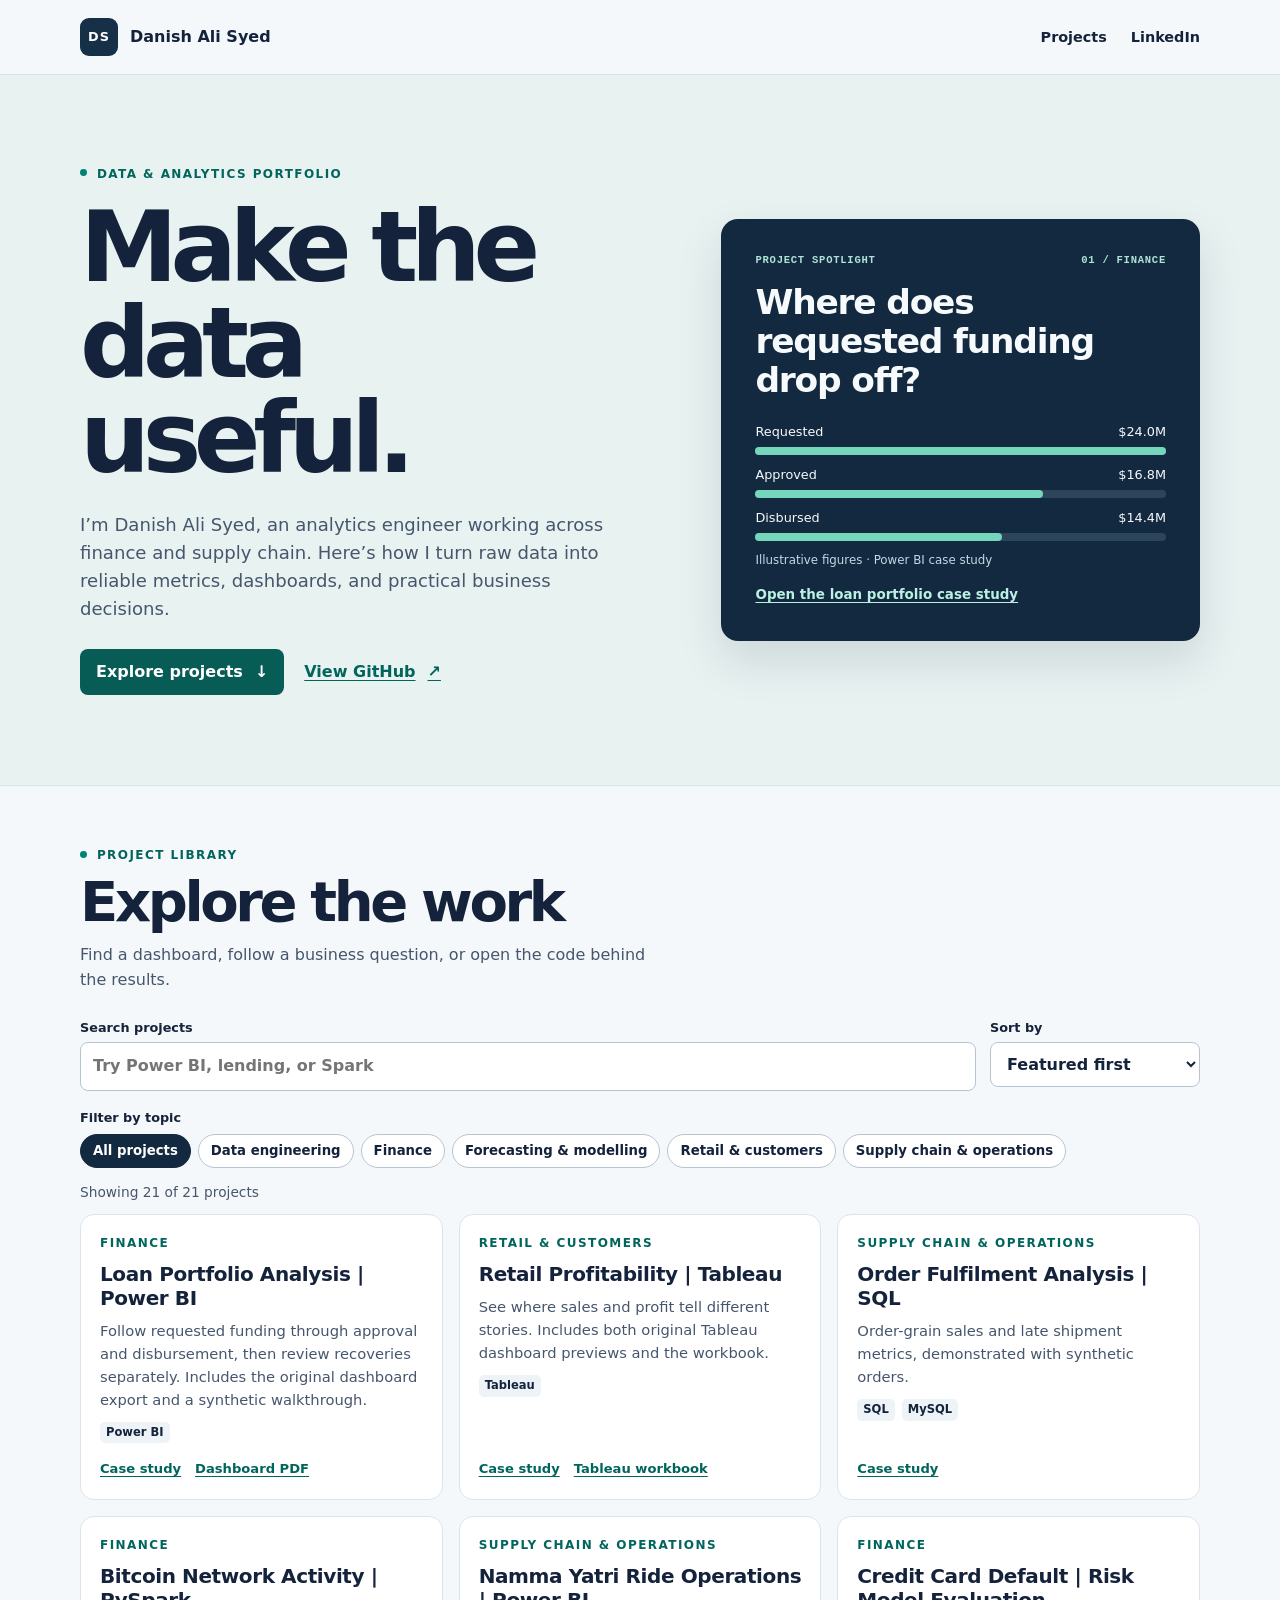
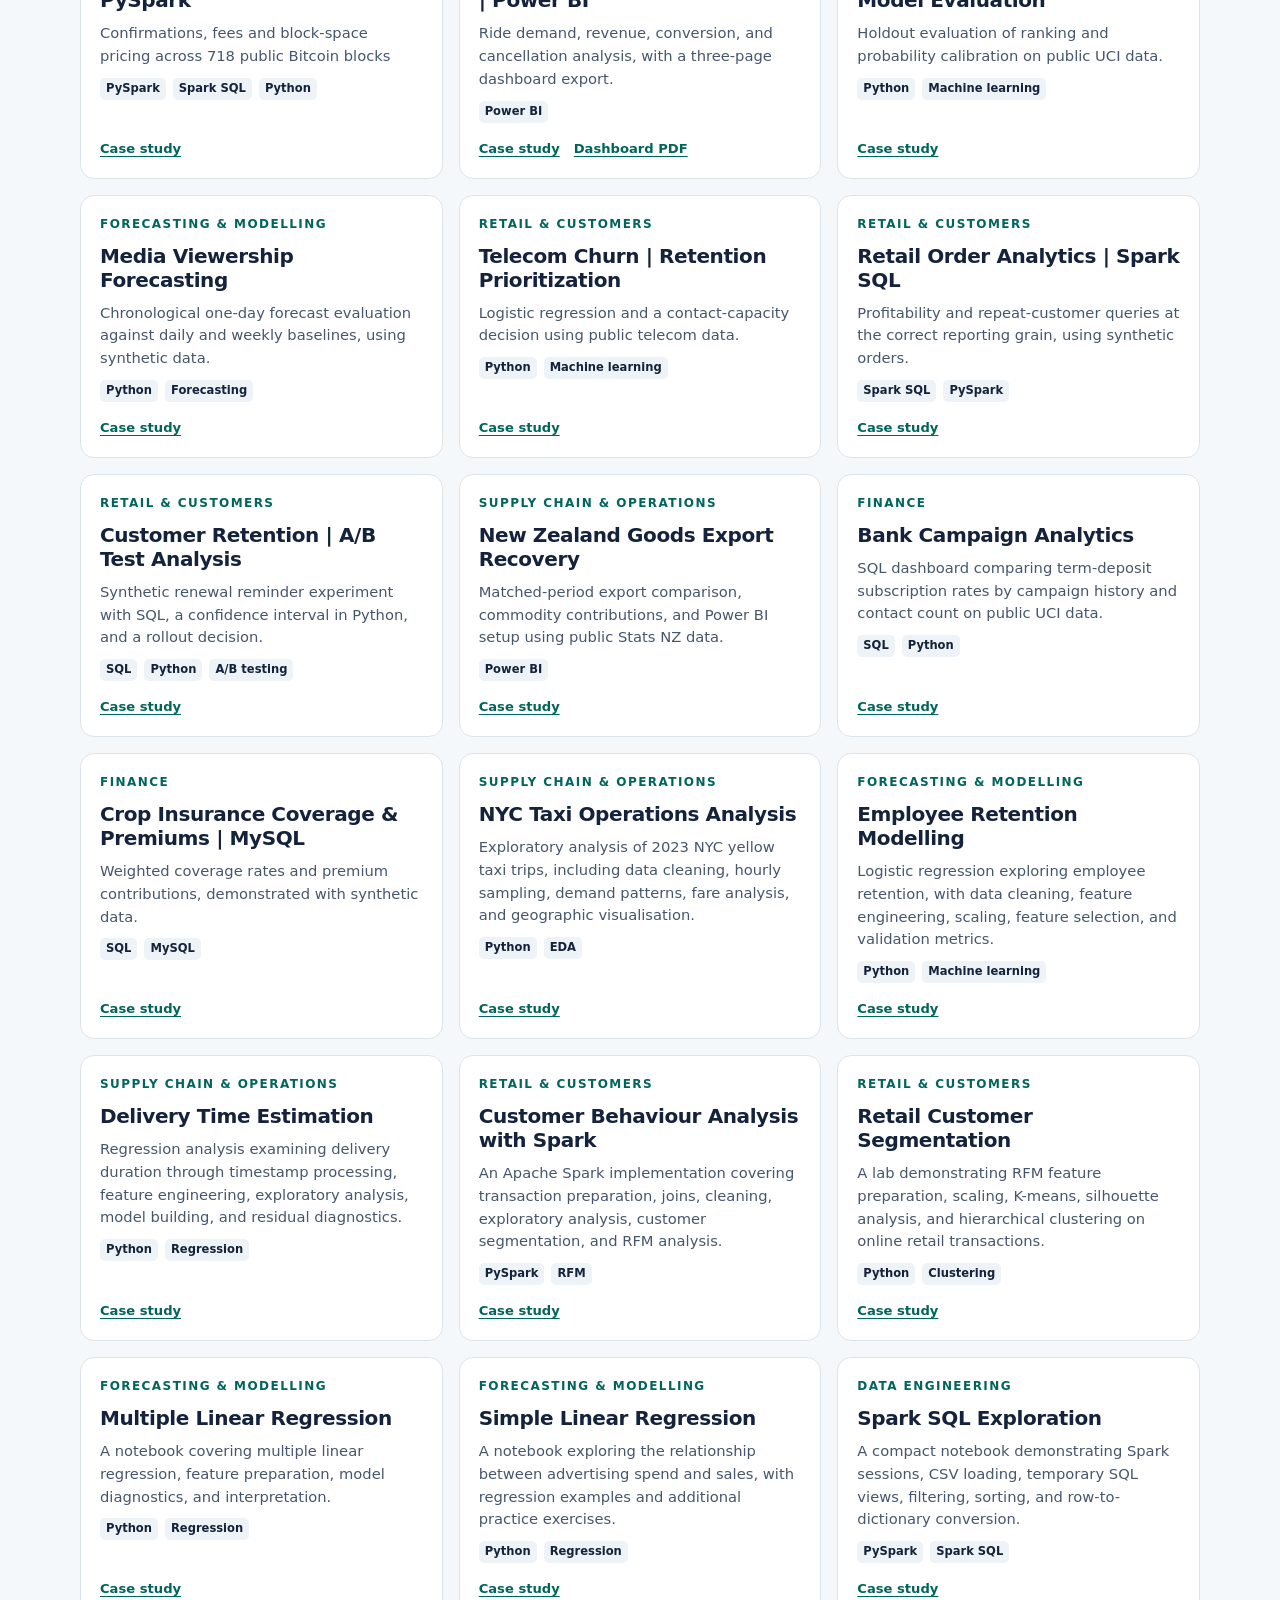
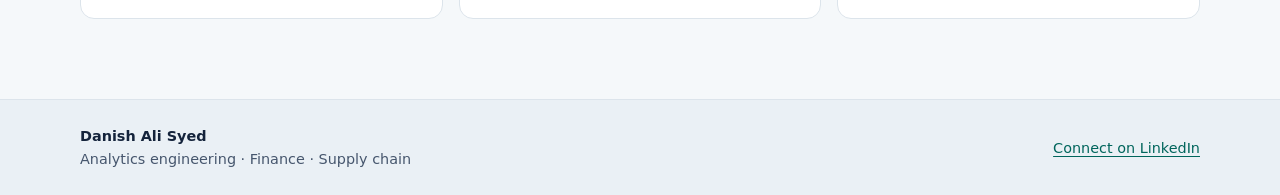
==== docs/index.html @ bfda2074 "Build searchable analytics portfolio website" ====
<!doctype html>
<html lang="en">
<head>
<meta charset="utf-8">
<meta name="viewport" content="width=device-width, initial-scale=1">
<meta name="description" content="Danish Ali Syed's portfolio of finance, supply chain and analytics engineering projects. Explore dashboards, SQL analyses and reproducible case studies.">
<title>Danish Ali Syed — Data &amp; Analytics Portfolio</title>
<link rel="stylesheet" href="./styles.css">
<script type="module" src="./app.js"></script>
</head>
<body>
<a class="skip" href="#projects">Skip to projects</a>
<header class="top wrap">
  <a class="brand" href="./" aria-label="Danish Ali Syed, portfolio home"><span>DS</span><strong>Danish Ali Syed</strong></a>
  <nav aria-label="Main navigation"><a href="#projects">Projects</a><a href="https://www.linkedin.com/in/consultant-danishsyed/">LinkedIn</a></nav>
</header>
<main>
  <section class="hero">
    <div class="wrap hero-inner">
      <div>
        <p class="eyebrow"><span class="dot"></span> Data &amp; analytics portfolio</p>
        <h1>Make the data useful.</h1>
        <p class="intro">I’m Danish Ali Syed, an analytics engineer working across finance and supply chain. Here’s how I turn raw data into reliable metrics, dashboards, and practical business decisions.</p>
        <div class="actions"><a class="primary" href="#projects">Explore projects <span aria-hidden="true">↓</span></a><a class="secondary" href="https://github.com/DanishAliSyed/Danish_Profile">View GitHub <span aria-hidden="true">↗</span></a></div>
      </div>
      <aside class="spotlight" aria-labelledby="spotlight-title">
        <div class="spothead"><span>PROJECT SPOTLIGHT</span><span>01 / FINANCE</span></div>
        <h2 id="spotlight-title">Where does requested funding drop off?</h2>
        <figure aria-label="Synthetic loan portfolio: requested 24 million, approved 16.8 million, disbursed 14.4 million dollars.">
          <div><span>Requested</span><span>$24.0M</span><i style="--size:100%"></i></div>
          <div><span>Approved</span><span>$16.8M</span><i style="--size:70%"></i></div>
          <div><span>Disbursed</span><span>$14.4M</span><i style="--size:60%"></i></div>
          <figcaption>Illustrative figures · Power BI case study</figcaption>
        </figure>
        <a href="https://github.com/DanishAliSyed/Danish_Profile/blob/master/projects/loan-portfolio-power-bi/README.md">Open the loan portfolio case study</a>
      </aside>
    </div>
  </section>
  <section class="wrap catalog" id="projects" aria-labelledby="catalog-title">
    <p class="eyebrow"><span class="dot"></span> Project library</p>
    <h2 id="catalog-title">Explore the work</h2>
    <p class="sub">Find a dashboard, follow a business question, or open the code behind the results.</p>
    <div class="controls" id="controls" hidden>
      <div class="inputs">
        <label for="search">Search projects<input id="search" type="search" placeholder="Try Power BI, lending, or Spark"></label>
        <label for="sort">Sort by<select id="sort"><option value="featured">Featured first</option><option value="index">Catalog order</option><option value="az">Title A–Z</option></select></label>
      </div>
      <fieldset><legend>Filter by topic</legend><div id="filters" class="filters"></div></fieldset>
    </div>
    <p class="result" id="count" role="status"></p>
    <div class="grid" id="cards"></div>
    <p class="fallback" id="fallback">Browse the <a href="https://github.com/DanishAliSyed/Danish_Profile/tree/master/projects">complete project index on GitHub</a>.</p>
    <template id="project-card">
      <article class="card">
        <div class="card-media" hidden></div>
        <div class="card-body">
          <p class="category"></p>
          <h3></h3>
          <p class="description"></p>
          <ul class="tags" aria-label="Tools"></ul>
          <div class="card-links"><a class="case-link">Case study</a></div>
        </div>
      </article>
    </template>
  </section>
</main>
<footer><div class="wrap foot"><p><strong>Danish Ali Syed</strong><br>Analytics engineering · Finance · Supply chain</p><a href="https://www.linkedin.com/in/consultant-danishsyed/">Connect on LinkedIn</a></div></footer>
</body>
</html>
---- docs/styles.css ----
:root{color-scheme:light;--ink:#14233b;--muted:#46566d;--accent:#00655c;--line:#dce4eb;--canvas:#f5f8fa;--white:#fff}
*{box-sizing:border-box}
html{scroll-behavior:smooth}
body{margin:0;background:var(--canvas);color:var(--ink);font:16px/1.55 system-ui,-apple-system,BlinkMacSystemFont,"Segoe UI",sans-serif}
a{color:var(--accent);text-underline-offset:.2em}
a:hover{text-decoration-thickness:2px}
:focus-visible{outline:3px solid #08796c;outline-offset:4px}
[hidden]{display:none!important}
.wrap{width:min(1120px,calc(100% - 64px));margin-inline:auto}
.skip{position:absolute;top:-100px;background:white;padding:10px}
.skip:focus{top:8px;left:8px;z-index:3}
.top,.foot{display:flex;justify-content:space-between;align-items:center;gap:20px}
.top{min-height:74px}
.brand,.top nav a{text-decoration:none;color:var(--ink)}
.brand{display:flex;align-items:center;gap:12px}
.brand span{display:grid;place-items:center;width:38px;height:38px;border-radius:9px;background:#153047;color:#fff;font-size:.8rem;font-weight:800;letter-spacing:.08em}
nav{display:flex;align-items:center;gap:24px;font-size:.9rem;font-weight:650}
nav a:hover{text-decoration:underline}
.hero{background:#e8f2f1;border-block:1px solid #d6e5e5}
.hero-inner{display:grid;grid-template-columns:1.18fr 1fr;align-items:center;gap:clamp(28px,6vw,88px);padding-block:clamp(44px,7vw,94px)}
.eyebrow,.category{margin:0;color:var(--accent);font-size:.75rem;text-transform:uppercase;letter-spacing:.12em;font-weight:800}
.dot{display:inline-block;width:.58em;height:.58em;margin-right:.36em;vertical-align:.12em;border-radius:50%;background:#008371}
h1,h2,h3,p,figure{margin:0}
h1{font-size:clamp(3rem,7.8vw,6.15rem);line-height:.97;letter-spacing:-.075em;margin-block:17px 24px;max-width:10ch}
.intro,.sub{color:var(--muted);max-width:58ch}
.intro{font-size:1.13rem}
.actions{display:flex;flex-wrap:wrap;align-items:center;gap:14px 20px;margin-top:26px}
.primary,.secondary{display:inline-flex;align-items:center;gap:12px;font-weight:720}
.primary{padding:11px 16px;border-radius:8px;background:#075c55;color:white;text-decoration:none}
.primary:hover{background:#084a45}
.spotlight{padding:clamp(20px,4vw,34px);border-radius:17px;background:#132940;color:#f7fafc;box-shadow:0 20px 45px #14233b20}
.spothead{display:flex;justify-content:space-between;gap:12px;color:#aee3d6;font:700 .66rem/1.5 ui-monospace,monospace;letter-spacing:.07em}
.spotlight h2{margin-block:14px 22px;font-size:clamp(1.55rem,3vw,2.15rem);line-height:1.14;letter-spacing:-.035em}
figure>div{display:grid;grid-template-columns:1fr auto;gap:5px 12px;margin-bottom:10px;font-size:.8rem}
figure i{grid-column:1/-1;display:block;height:8px;background:#2d455a;border-radius:12px}
figure i::before{content:"";display:block;width:var(--size);height:100%;background:#76d6bc;border-radius:inherit}
figcaption{color:#c7d7e4;font-size:.74rem}
.spotlight a{display:inline-block;margin-top:16px;color:#bbf1e3;font-size:.84rem;font-weight:700}
.catalog{padding-block:60px 80px}
.catalog h2{font-size:clamp(2.15rem,5vw,3.5rem);line-height:1.05;letter-spacing:-.06em;margin-block:8px 12px}
.controls{margin:25px 0 14px}
.inputs{display:grid;grid-template-columns:minmax(0,1fr) minmax(155px,210px);gap:14px}
.inputs label,legend{font-size:.8rem;font-weight:750}
input,select{display:block;width:100%;padding:11px 12px;margin-top:4px;border:1px solid #b6c5d2;border-radius:8px;font:inherit;font-size:1rem;background:var(--white);color:var(--ink)}
fieldset{padding:0;margin:17px 0 0;border:0;min-width:0}
legend{padding:0;margin:0 0 7px}
.filters,.tags{display:flex;flex-wrap:wrap;gap:7px}
.filters button,.reset{border:1px solid #b6c5d2;border-radius:24px;background:white;color:var(--ink);padding:6px 12px;font:650 .83rem/1.5 system-ui;cursor:pointer}
.filters button[aria-pressed="true"]{background:#132940;border-color:#132940;color:white}
.filters button:hover,.reset:hover{border-color:var(--accent)}
.result{min-height:1.55em;color:var(--muted);font-size:.86rem;margin:10px 0}
.grid{display:grid;grid-template-columns:repeat(3,minmax(0,1fr));gap:16px}
.card{min-width:0;display:flex;flex-direction:column;background:#fff;border:1px solid var(--line);border-radius:14px;overflow:hidden}
.card-media{height:146px;background:#e6edf2;padding:12px}
.card-media img{display:block;width:100%;height:100%;object-fit:contain}
.card-body{display:flex;flex:1;flex-direction:column;align-items:flex-start;padding:19px;gap:10px}
.card h3{font-size:1.25rem;line-height:1.2;letter-spacing:-.02em}
.description{color:var(--muted);font-size:.92rem}
.tags{list-style:none;padding:0;margin:0;font-size:.72rem;font-weight:700}
.tags li{background:#edf3f6;border-radius:5px;padding:2px 6px}
.card-links{display:flex;flex-wrap:wrap;gap:6px 14px;margin-top:auto;padding-top:6px;font-size:.82rem;font-weight:750}
.empty{grid-column:1/-1;padding:22px;border:1px dashed #b6c5d2;border-radius:10px}
.reset{margin-top:10px}
.fallback{margin-top:12px}
footer{border-top:1px solid var(--line);background:#eaf0f5}
.foot{padding-block:25px;font-size:.9rem;color:var(--muted)}
.foot strong{color:var(--ink)}
@media(max-width:850px){.grid{grid-template-columns:repeat(2,minmax(0,1fr))}}
@media(max-width:680px){.wrap{width:calc(100% - 36px)}.hero-inner{grid-template-columns:1fr}.catalog{padding-block:42px 56px}}
@media(max-width:480px){.grid,.inputs{grid-template-columns:1fr}.top,.foot{gap:10px}.top nav{gap:12px}.brand{gap:8px}.brand strong{font-size:.85rem}.brand span{width:32px;height:32px}.foot{align-items:flex-start;flex-direction:column}}
@media(prefers-reduced-motion:reduce){html{scroll-behavior:auto}}
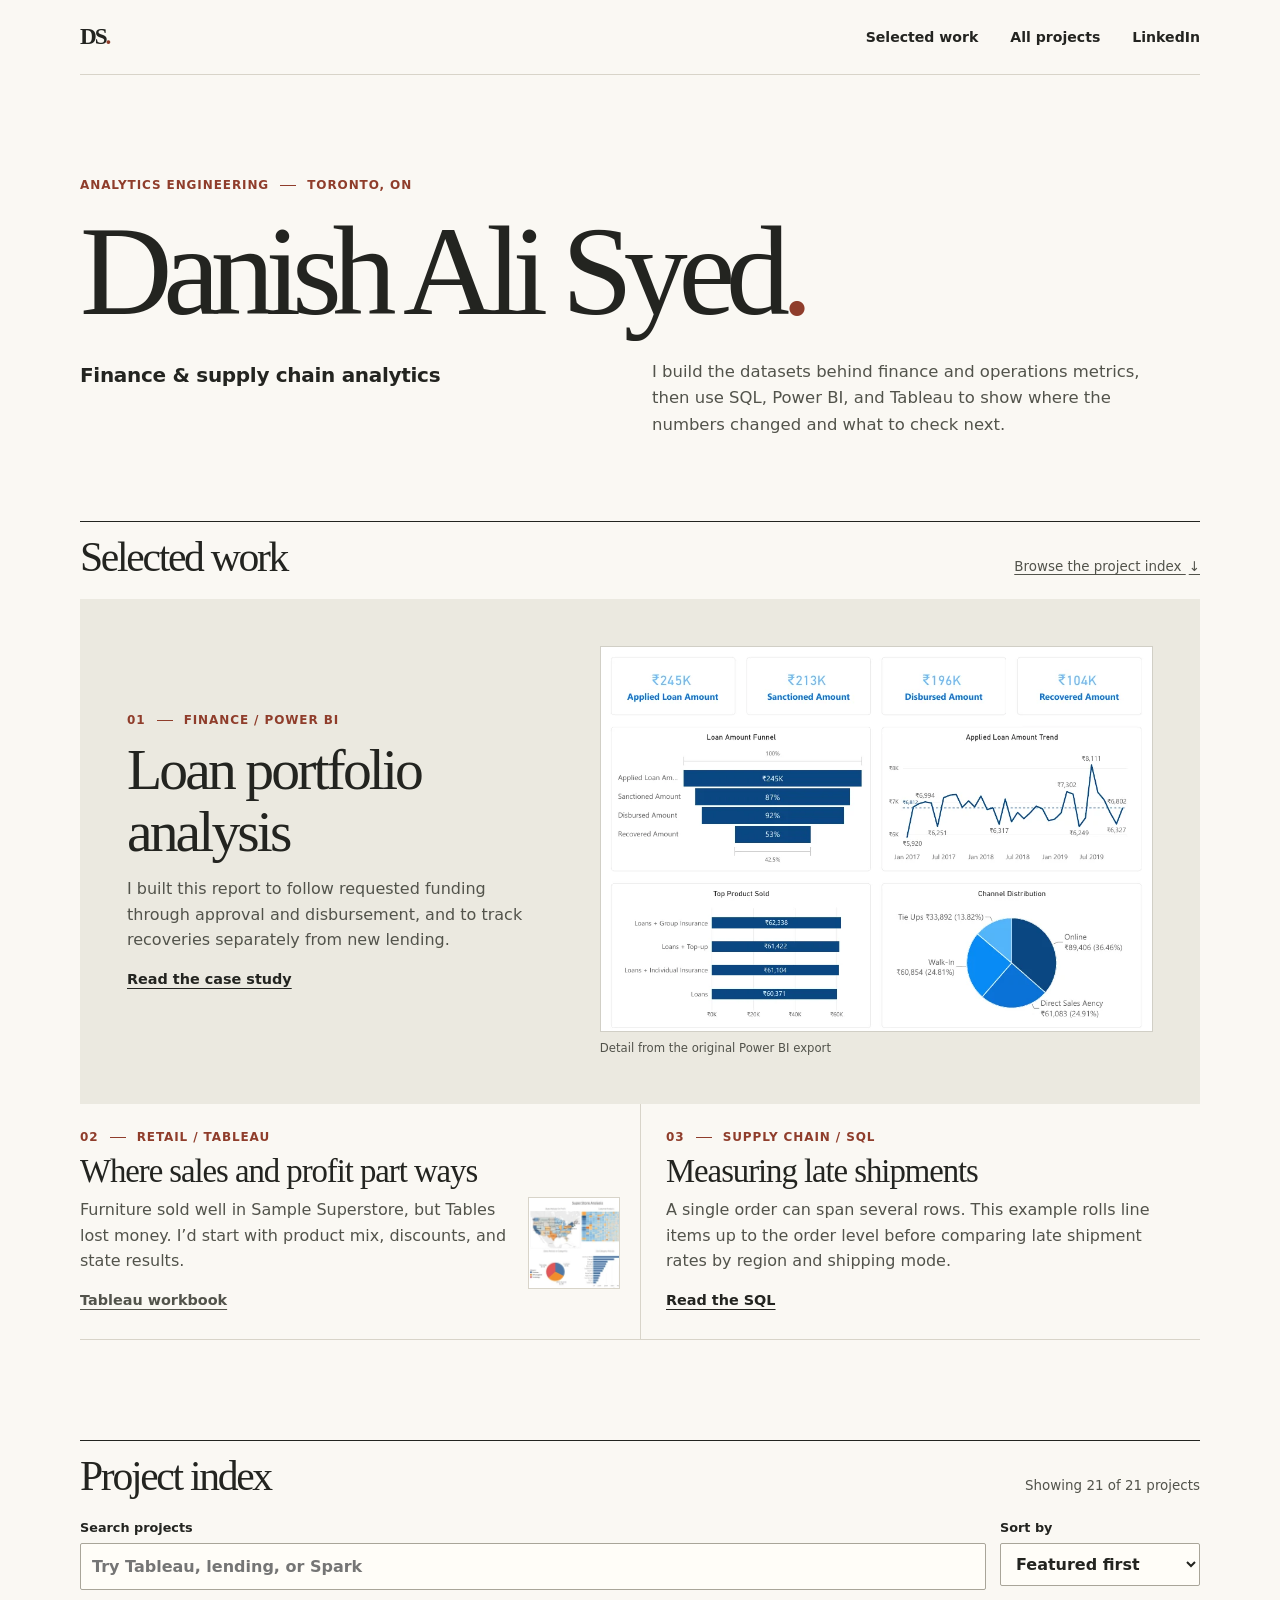
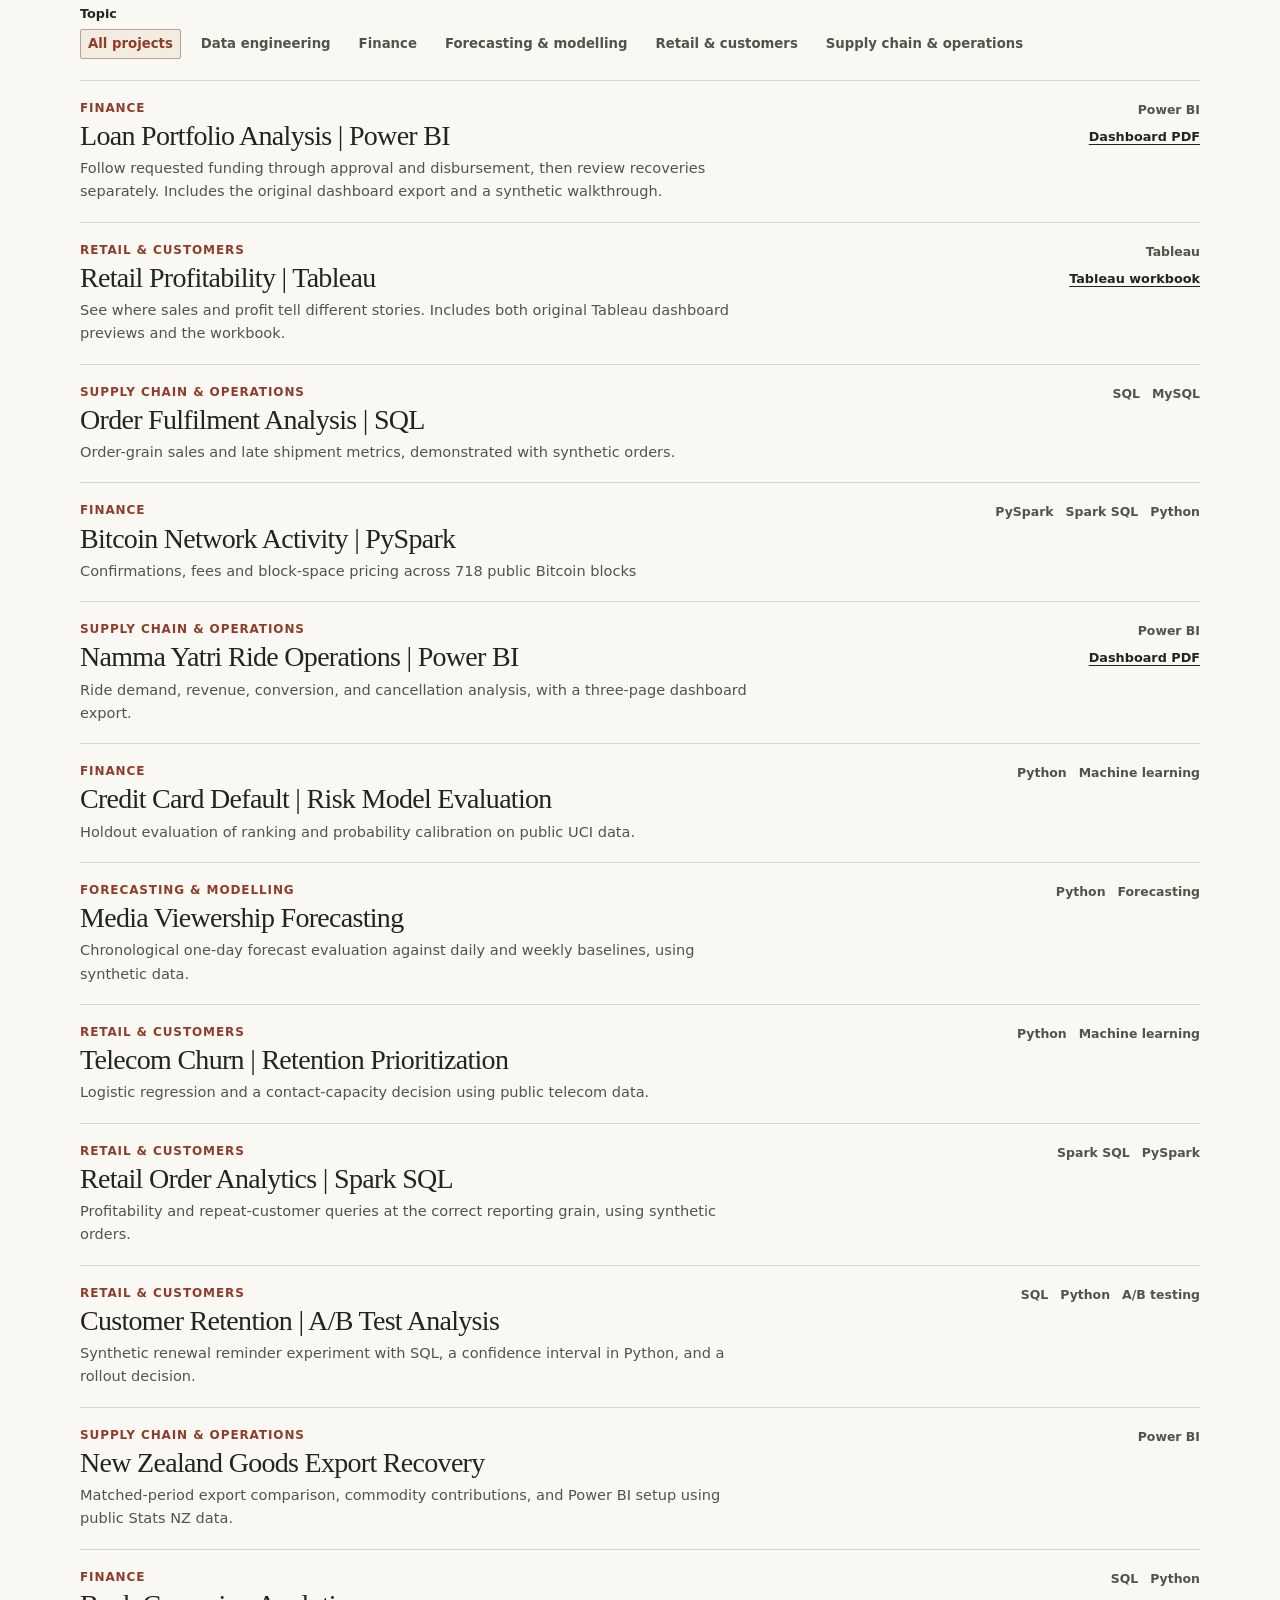
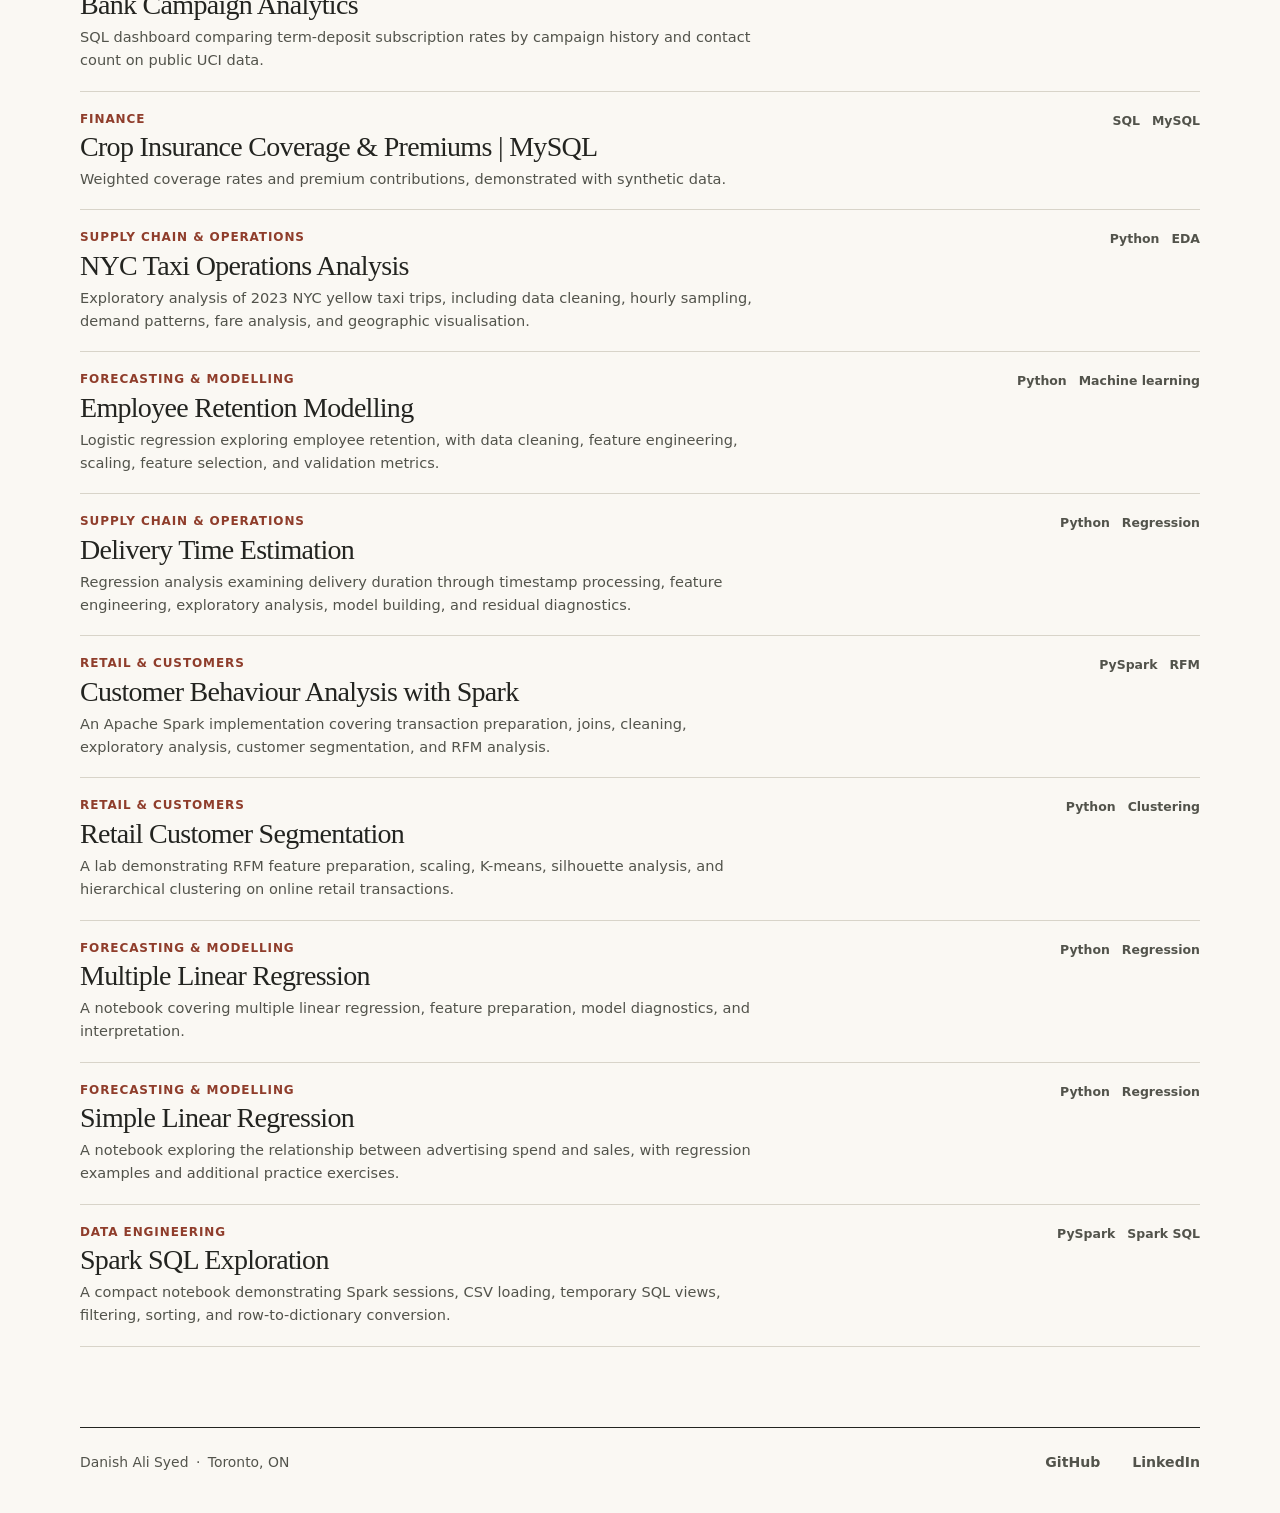
==== commit 64c9f29a: "Refine the portfolio around original project work" ====
--- a/docs/index.html
+++ b/docs/index.html
@@ -1,69 +1,97 @@
 <!doctype html>
 <html lang="en">
 <head>
-<meta charset="utf-8">
-<meta name="viewport" content="width=device-width, initial-scale=1">
-<meta name="description" content="Danish Ali Syed's portfolio of finance, supply chain and analytics engineering projects. Explore dashboards, SQL analyses and reproducible case studies.">
-<title>Danish Ali Syed — Data &amp; Analytics Portfolio</title>
-<link rel="stylesheet" href="./styles.css">
-<script type="module" src="./app.js"></script>
+  <meta charset="utf-8">
+  <meta name="viewport" content="width=device-width, initial-scale=1">
+  <meta name="description" content="Danish Ali Syed, analytics engineer in Toronto. Selected work in finance, supply chain and data engineering.">
+  <title>Danish Ali Syed | Analytics Portfolio</title>
+  <link rel="stylesheet" href="./styles.css?v=2">
+  <script type="module" src="./app.js?v=2"></script>
 </head>
 <body>
-<a class="skip" href="#projects">Skip to projects</a>
-<header class="top wrap">
-  <a class="brand" href="./" aria-label="Danish Ali Syed, portfolio home"><span>DS</span><strong>Danish Ali Syed</strong></a>
-  <nav aria-label="Main navigation"><a href="#projects">Projects</a><a href="https://www.linkedin.com/in/consultant-danishsyed/">LinkedIn</a></nav>
+<a class="skip" href="#main">Skip to content</a>
+<header class="wrap top">
+  <a class="wordmark" href="./" aria-label="Danish Ali Syed, portfolio home">DS<span>.</span></a>
+  <nav aria-label="Main navigation">
+    <a href="#selected">Selected work</a>
+    <a href="#projects">All projects</a>
+    <a href="https://www.linkedin.com/in/consultant-danishsyed/">LinkedIn</a>
+  </nav>
 </header>
-<main>
-  <section class="hero">
-    <div class="wrap hero-inner">
-      <div>
-        <p class="eyebrow"><span class="dot"></span> Data &amp; analytics portfolio</p>
-        <h1>Make the data useful.</h1>
-        <p class="intro">I’m Danish Ali Syed, an analytics engineer working across finance and supply chain. Here’s how I turn raw data into reliable metrics, dashboards, and practical business decisions.</p>
-        <div class="actions"><a class="primary" href="#projects">Explore projects <span aria-hidden="true">↓</span></a><a class="secondary" href="https://github.com/DanishAliSyed/Danish_Profile">View GitHub <span aria-hidden="true">↗</span></a></div>
-      </div>
-      <aside class="spotlight" aria-labelledby="spotlight-title">
-        <div class="spothead"><span>PROJECT SPOTLIGHT</span><span>01 / FINANCE</span></div>
-        <h2 id="spotlight-title">Where does requested funding drop off?</h2>
-        <figure aria-label="Synthetic loan portfolio: requested 24 million, approved 16.8 million, disbursed 14.4 million dollars.">
-          <div><span>Requested</span><span>$24.0M</span><i style="--size:100%"></i></div>
-          <div><span>Approved</span><span>$16.8M</span><i style="--size:70%"></i></div>
-          <div><span>Disbursed</span><span>$14.4M</span><i style="--size:60%"></i></div>
-          <figcaption>Illustrative figures · Power BI case study</figcaption>
-        </figure>
-        <a href="https://github.com/DanishAliSyed/Danish_Profile/blob/master/projects/loan-portfolio-power-bi/README.md">Open the loan portfolio case study</a>
-      </aside>
+<main class="wrap" id="main">
+  <section class="intro" aria-labelledby="name">
+    <p class="kicker">Analytics engineering <span></span> Toronto, ON</p>
+    <h1 id="name">Danish Ali Syed<span>.</span></h1>
+    <div class="intro-bottom">
+      <p class="role">Finance &amp; supply chain analytics</p>
+      <p class="bio">I build the datasets behind finance and operations metrics, then use SQL, Power BI, and Tableau to show where the numbers changed and what to check next.</p>
     </div>
   </section>
-  <section class="wrap catalog" id="projects" aria-labelledby="catalog-title">
-    <p class="eyebrow"><span class="dot"></span> Project library</p>
-    <h2 id="catalog-title">Explore the work</h2>
-    <p class="sub">Find a dashboard, follow a business question, or open the code behind the results.</p>
-    <div class="controls" id="controls" hidden>
+
+  <section class="selected" id="selected" aria-labelledby="selected-title">
+    <div class="section-head"><h2 id="selected-title">Selected work</h2><a href="#projects">Browse the project index <span aria-hidden="true">↓</span></a></div>
+    <article class="lead">
+      <div class="lead-text">
+        <p class="kicker">01 <span></span> Finance / Power BI</p>
+        <h3>Loan portfolio analysis</h3>
+        <p>I built this report to follow requested funding through approval and disbursement, and to track recoveries separately from new lending.</p>
+        <a href="https://github.com/DanishAliSyed/Danish_Profile/blob/master/projects/loan-portfolio-power-bi/README.md">Read the case study</a>
+      </div>
+      <figure>
+        <a href="https://github.com/DanishAliSyed/Danish_Profile/blob/master/projects/loan-portfolio-power-bi/PowerBI_Report_Danish.pdf" aria-label="Open the original Power BI dashboard PDF">
+          <img src="./loan-report-detail.webp" width="941" height="655" alt="Original Power BI report showing loan amounts, the lending funnel, application trends, and product and channel breakdowns.">
+        </a>
+        <figcaption>Detail from the original Power BI export</figcaption>
+      </figure>
+    </article>
+    <div class="secondary-work">
+      <article>
+        <p class="kicker">02 <span></span> Retail / Tableau</p>
+        <h3><a href="https://github.com/DanishAliSyed/Danish_Profile/blob/master/projects/retail-profitability-tableau/README.md">Where sales and profit part ways</a></h3>
+        <div class="tableau-detail">
+          <div><p>Furniture sold well in Sample Superstore, but Tables lost money. I’d start with product mix, discounts, and state results.</p>
+          <a class="detail-link" href="https://github.com/DanishAliSyed/Danish_Profile/blob/master/projects/retail-profitability-tableau/retail-profitability.twb">Tableau workbook</a></div>
+          <a href="https://github.com/DanishAliSyed/Danish_Profile/blob/master/projects/retail-profitability-tableau/README.md" aria-label="View the original Tableau dashboard previews"><img src="./tableau-dashboard.webp" width="192" height="192" loading="lazy" alt="Original Tableau preview with a profit map and sales by category"></a>
+        </div>
+      </article>
+      <article>
+        <p class="kicker">03 <span></span> Supply chain / SQL</p>
+        <h3><a href="https://github.com/DanishAliSyed/Danish_Profile/blob/master/projects/supply-chain-sql/README.md">Measuring late shipments</a></h3>
+        <p>A single order can span several rows. This example rolls line items up to the order level before comparing late shipment rates by region and shipping mode.</p>
+        <a class="detail-link" href="https://github.com/DanishAliSyed/Danish_Profile/blob/master/projects/supply-chain-sql/analysis.sql">Read the SQL</a>
+      </article>
+    </div>
+  </section>
+
+  <section class="catalog" id="projects" aria-labelledby="catalog-title">
+    <div class="section-head"><h2 id="catalog-title">Project index</h2><p id="count" class="result" role="status"></p></div>
+    <div id="controls" class="controls" hidden>
       <div class="inputs">
-        <label for="search">Search projects<input id="search" type="search" placeholder="Try Power BI, lending, or Spark"></label>
+        <label for="search">Search projects<input id="search" type="search" placeholder="Try Tableau, lending, or Spark"></label>
         <label for="sort">Sort by<select id="sort"><option value="featured">Featured first</option><option value="index">Catalog order</option><option value="az">Title A–Z</option></select></label>
       </div>
-      <fieldset><legend>Filter by topic</legend><div id="filters" class="filters"></div></fieldset>
+      <fieldset><legend>Topic</legend><div class="filters" id="filters"></div></fieldset>
     </div>
-    <p class="result" id="count" role="status"></p>
-    <div class="grid" id="cards"></div>
-    <p class="fallback" id="fallback">Browse the <a href="https://github.com/DanishAliSyed/Danish_Profile/tree/master/projects">complete project index on GitHub</a>.</p>
+    <div class="project-list" id="cards"></div>
+    <p id="fallback">Browse the <a href="https://github.com/DanishAliSyed/Danish_Profile/tree/master/projects">project index on GitHub</a>.</p>
     <template id="project-card">
-      <article class="card">
-        <div class="card-media" hidden></div>
-        <div class="card-body">
+      <article class="project-row">
+        <div>
           <p class="category"></p>
-          <h3></h3>
+          <h3><a class="case-link"></a></h3>
           <p class="description"></p>
+        </div>
+        <div class="project-meta">
           <ul class="tags" aria-label="Tools"></ul>
-          <div class="card-links"><a class="case-link">Case study</a></div>
+          <div class="card-links"></div>
         </div>
       </article>
     </template>
   </section>
 </main>
-<footer><div class="wrap foot"><p><strong>Danish Ali Syed</strong><br>Analytics engineering · Finance · Supply chain</p><a href="https://www.linkedin.com/in/consultant-danishsyed/">Connect on LinkedIn</a></div></footer>
+<footer class="wrap foot">
+  <p>Danish Ali Syed <span>·</span> Toronto, ON</p>
+  <div><a href="https://github.com/DanishAliSyed/Danish_Profile">GitHub</a><a href="https://www.linkedin.com/in/consultant-danishsyed/">LinkedIn</a></div>
+</footer>
 </body>
 </html>
--- a/docs/styles.css
+++ b/docs/styles.css
@@ -1,71 +1,74 @@
-:root{color-scheme:light;--ink:#14233b;--muted:#46566d;--accent:#00655c;--line:#dce4eb;--canvas:#f5f8fa;--white:#fff}
+:root{color-scheme:light;--paper:#faf8f3;--ink:#232420;--muted:#52534b;--line:#d8d4c9;--red:#8f3d2b;--serif:Georgia,"Times New Roman",serif}
 *{box-sizing:border-box}
+[hidden]{display:none!important}
 html{scroll-behavior:smooth}
-body{margin:0;background:var(--canvas);color:var(--ink);font:16px/1.55 system-ui,-apple-system,BlinkMacSystemFont,"Segoe UI",sans-serif}
-a{color:var(--accent);text-underline-offset:.2em}
-a:hover{text-decoration-thickness:2px}
-:focus-visible{outline:3px solid #08796c;outline-offset:4px}
-[hidden]{display:none!important}
-.wrap{width:min(1120px,calc(100% - 64px));margin-inline:auto}
-.skip{position:absolute;top:-100px;background:white;padding:10px}
-.skip:focus{top:8px;left:8px;z-index:3}
+body{margin:0;background:var(--paper);color:var(--ink);font:16px/1.6 system-ui,-apple-system,BlinkMacSystemFont,"Segoe UI",sans-serif}
+.wrap{width:min(1120px,calc(100% - 88px));margin-inline:auto}
+a{color:inherit;text-underline-offset:.26em}
+a:hover{color:var(--red)}
+:focus-visible{outline:2px solid var(--red);outline-offset:4px}
+.skip{position:absolute;top:-100px;padding:.5em 1em;background:var(--paper);z-index:2}
+.skip:focus{top:.5rem;left:.5rem}
+h1,h2,h3,p,figure{margin:0}
+h1,h2,h3{font-family:var(--serif);font-weight:400;line-height:1.08}
 .top,.foot{display:flex;justify-content:space-between;align-items:center;gap:20px}
-.top{min-height:74px}
-.brand,.top nav a{text-decoration:none;color:var(--ink)}
-.brand{display:flex;align-items:center;gap:12px}
-.brand span{display:grid;place-items:center;width:38px;height:38px;border-radius:9px;background:#153047;color:#fff;font-size:.8rem;font-weight:800;letter-spacing:.08em}
-nav{display:flex;align-items:center;gap:24px;font-size:.9rem;font-weight:650}
-nav a:hover{text-decoration:underline}
-.hero{background:#e8f2f1;border-block:1px solid #d6e5e5}
-.hero-inner{display:grid;grid-template-columns:1.18fr 1fr;align-items:center;gap:clamp(28px,6vw,88px);padding-block:clamp(44px,7vw,94px)}
-.eyebrow,.category{margin:0;color:var(--accent);font-size:.75rem;text-transform:uppercase;letter-spacing:.12em;font-weight:800}
-.dot{display:inline-block;width:.58em;height:.58em;margin-right:.36em;vertical-align:.12em;border-radius:50%;background:#008371}
-h1,h2,h3,p,figure{margin:0}
-h1{font-size:clamp(3rem,7.8vw,6.15rem);line-height:.97;letter-spacing:-.075em;margin-block:17px 24px;max-width:10ch}
-.intro,.sub{color:var(--muted);max-width:58ch}
-.intro{font-size:1.13rem}
-.actions{display:flex;flex-wrap:wrap;align-items:center;gap:14px 20px;margin-top:26px}
-.primary,.secondary{display:inline-flex;align-items:center;gap:12px;font-weight:720}
-.primary{padding:11px 16px;border-radius:8px;background:#075c55;color:white;text-decoration:none}
-.primary:hover{background:#084a45}
-.spotlight{padding:clamp(20px,4vw,34px);border-radius:17px;background:#132940;color:#f7fafc;box-shadow:0 20px 45px #14233b20}
-.spothead{display:flex;justify-content:space-between;gap:12px;color:#aee3d6;font:700 .66rem/1.5 ui-monospace,monospace;letter-spacing:.07em}
-.spotlight h2{margin-block:14px 22px;font-size:clamp(1.55rem,3vw,2.15rem);line-height:1.14;letter-spacing:-.035em}
-figure>div{display:grid;grid-template-columns:1fr auto;gap:5px 12px;margin-bottom:10px;font-size:.8rem}
-figure i{grid-column:1/-1;display:block;height:8px;background:#2d455a;border-radius:12px}
-figure i::before{content:"";display:block;width:var(--size);height:100%;background:#76d6bc;border-radius:inherit}
-figcaption{color:#c7d7e4;font-size:.74rem}
-.spotlight a{display:inline-block;margin-top:16px;color:#bbf1e3;font-size:.84rem;font-weight:700}
-.catalog{padding-block:60px 80px}
-.catalog h2{font-size:clamp(2.15rem,5vw,3.5rem);line-height:1.05;letter-spacing:-.06em;margin-block:8px 12px}
-.controls{margin:25px 0 14px}
-.inputs{display:grid;grid-template-columns:minmax(0,1fr) minmax(155px,210px);gap:14px}
-.inputs label,legend{font-size:.8rem;font-weight:750}
-input,select{display:block;width:100%;padding:11px 12px;margin-top:4px;border:1px solid #b6c5d2;border-radius:8px;font:inherit;font-size:1rem;background:var(--white);color:var(--ink)}
-fieldset{padding:0;margin:17px 0 0;border:0;min-width:0}
-legend{padding:0;margin:0 0 7px}
-.filters,.tags{display:flex;flex-wrap:wrap;gap:7px}
-.filters button,.reset{border:1px solid #b6c5d2;border-radius:24px;background:white;color:var(--ink);padding:6px 12px;font:650 .83rem/1.5 system-ui;cursor:pointer}
-.filters button[aria-pressed="true"]{background:#132940;border-color:#132940;color:white}
-.filters button:hover,.reset:hover{border-color:var(--accent)}
-.result{min-height:1.55em;color:var(--muted);font-size:.86rem;margin:10px 0}
-.grid{display:grid;grid-template-columns:repeat(3,minmax(0,1fr));gap:16px}
-.card{min-width:0;display:flex;flex-direction:column;background:#fff;border:1px solid var(--line);border-radius:14px;overflow:hidden}
-.card-media{height:146px;background:#e6edf2;padding:12px}
-.card-media img{display:block;width:100%;height:100%;object-fit:contain}
-.card-body{display:flex;flex:1;flex-direction:column;align-items:flex-start;padding:19px;gap:10px}
-.card h3{font-size:1.25rem;line-height:1.2;letter-spacing:-.02em}
-.description{color:var(--muted);font-size:.92rem}
-.tags{list-style:none;padding:0;margin:0;font-size:.72rem;font-weight:700}
-.tags li{background:#edf3f6;border-radius:5px;padding:2px 6px}
-.card-links{display:flex;flex-wrap:wrap;gap:6px 14px;margin-top:auto;padding-top:6px;font-size:.82rem;font-weight:750}
-.empty{grid-column:1/-1;padding:22px;border:1px dashed #b6c5d2;border-radius:10px}
-.reset{margin-top:10px}
-.fallback{margin-top:12px}
-footer{border-top:1px solid var(--line);background:#eaf0f5}
-.foot{padding-block:25px;font-size:.9rem;color:var(--muted)}
-.foot strong{color:var(--ink)}
-@media(max-width:850px){.grid{grid-template-columns:repeat(2,minmax(0,1fr))}}
-@media(max-width:680px){.wrap{width:calc(100% - 36px)}.hero-inner{grid-template-columns:1fr}.catalog{padding-block:42px 56px}}
-@media(max-width:480px){.grid,.inputs{grid-template-columns:1fr}.top,.foot{gap:10px}.top nav{gap:12px}.brand{gap:8px}.brand strong{font-size:.85rem}.brand span{width:32px;height:32px}.foot{align-items:flex-start;flex-direction:column}}
+.top{min-height:75px;border-bottom:1px solid var(--line)}
+.wordmark{font:700 1.45rem/1 var(--serif);letter-spacing:-.09em;text-decoration:none}
+.wordmark span,h1 span{color:var(--red)}
+nav,.foot div{display:flex;flex-wrap:wrap;gap:clamp(13px,3vw,32px)}
+nav a,.foot a{font-size:.88rem;font-weight:620;text-decoration:none}
+nav a:hover,.foot a:hover{text-decoration:underline}
+.intro{padding:clamp(52px,8vw,105px) 0 clamp(45px,7vw,83px)}
+.kicker,.category{color:var(--red);font-size:.75rem;line-height:1.35;font-weight:700;letter-spacing:.075em;text-transform:uppercase}
+.kicker span{display:inline-block;width:16px;margin:0 6px;border-top:1px solid currentColor;vertical-align:middle}
+h1{font-size:clamp(3.3rem,10vw,8.8rem);line-height:.98;letter-spacing:-.072em;margin:15px 0 25px}
+.intro-bottom{display:grid;grid-template-columns:1fr 1fr;gap:24px;align-items:start}
+.role{font-size:clamp(1rem,2vw,1.25rem);font-weight:630;letter-spacing:-.015em}
+.bio{max-width:47ch;color:var(--muted);font-size:1.03rem}
+section{scroll-margin-top:18px}
+.section-head{display:flex;justify-content:space-between;align-items:baseline;gap:12px 22px;border-top:1px solid var(--ink);padding:13px 0 19px}
+.section-head h2{font-size:clamp(1.85rem,4vw,2.6rem);letter-spacing:-.055em}
+.section-head a,.result{color:var(--muted);font-size:.84rem}
+.section-head a span{margin-left:3px}
+.lead{display:grid;grid-template-columns:.85fr 1.15fr;gap:clamp(22px,5vw,68px);align-items:center;background:#ebe9e0;padding:clamp(22px,4vw,47px)}
+.lead h3{font-size:clamp(2.1rem,4.5vw,3.65rem);letter-spacing:-.05em;margin:11px 0 13px}
+.lead-text p:not(.kicker),.secondary-work article>p:not(.kicker){color:var(--muted);max-width:48ch}
+.lead-text>a,.detail-link{display:inline-block;margin-top:15px;font-size:.9rem;font-weight:680}
+figure img{display:block;width:100%;height:auto;border:1px solid #d1cfc6;background:white}
+figcaption{font-size:.73rem;color:var(--muted);margin-top:7px}
+.secondary-work{display:grid;grid-template-columns:1fr 1fr;border-bottom:1px solid var(--line)}
+.secondary-work article{padding:25px 20px 27px 0}
+.secondary-work article+article{border-left:1px solid var(--line);padding-left:25px;padding-right:0}
+.secondary-work h3{font-size:clamp(1.55rem,3vw,2.05rem);letter-spacing:-.032em;margin:8px 0}
+.secondary-work h3 a{text-decoration:none}
+.secondary-work h3 a:hover{text-decoration:underline}
+.catalog{padding:clamp(50px,8vw,100px) 0 clamp(48px,7vw,80px)}
+.controls{margin:0 0 21px}
+.inputs{display:grid;grid-template-columns:minmax(0,1fr) minmax(135px,200px);gap:14px}
+.inputs label,legend{font-size:.8rem;font-weight:650}
+input,select{display:block;width:100%;padding:10px 11px;margin-top:4px;border:1px solid #a9a599;border-radius:2px;font:inherit;font-size:1rem;background:#fffdf8;color:var(--ink)}
+fieldset{padding:0;margin:14px 0 0;border:0;min-width:0}
+legend{padding:0;margin:0 0 4px}
+.filters,.tags{display:flex;flex-wrap:wrap;gap:6px 12px}
+.filters button,.reset{border:1px solid transparent;border-radius:2px;background:transparent;color:var(--muted);padding:4px 7px;font:620 .83rem/1.5 system-ui;cursor:pointer}
+.filters button[aria-pressed="true"]{color:var(--red);border-color:#b8a297;background:#f3ece3}
+.filters button:hover,.reset:hover{color:var(--red);border-color:#b8a297}
+.project-row{display:grid;grid-template-columns:1fr minmax(145px,22%);gap:14px 30px;padding:19px 0;border-top:1px solid var(--line)}
+.project-row:last-child{border-bottom:1px solid var(--line)}
+.project-row h3{font-size:clamp(1.35rem,2.4vw,1.75rem);letter-spacing:-.025em;margin:5px 0}
+.project-row h3 a{text-decoration:none}
+.project-row h3 a:hover{text-decoration:underline}
+.description{color:var(--muted);font-size:.91rem;max-width:73ch}
+.project-meta{display:flex;flex-direction:column;gap:7px;align-items:flex-end;text-align:right}
+.tags{list-style:none;padding:0;margin:0;font-size:.78rem;font-weight:650;color:var(--muted);justify-content:flex-end}
+.card-links{font-size:.8rem;font-weight:700}
+.empty{padding:18px;border:1px solid var(--line)}
+.reset{border-color:#b8a297;margin-top:10px}
+.foot{border-top:1px solid var(--ink);padding:23px 0 40px;color:var(--muted);font-size:.87rem}
+.foot p span{margin:0 3px}
+@media(max-width:760px){.wrap{width:calc(100% - 40px)}.intro-bottom,.lead{grid-template-columns:1fr}.intro-bottom{gap:9px}.lead{gap:19px}}
+@media(max-width:490px){.wrap{width:calc(100% - 32px)}.top{min-height:62px;gap:9px}nav{gap:12px}nav a{font-size:.78rem}.section-head{flex-wrap:wrap}.secondary-work,.project-row,.inputs{grid-template-columns:1fr}.secondary-work article+article{padding-left:0;border-left:0;border-top:1px solid var(--line)}.project-row{gap:9px}.project-meta{align-items:flex-start;text-align:left}.tags{justify-content:flex-start}.foot{align-items:flex-start;flex-direction:column;gap:6px}}
 @media(prefers-reduced-motion:reduce){html{scroll-behavior:auto}}
+
+.tableau-detail{display:grid;grid-template-columns:minmax(0,1fr) minmax(62px,92px);gap:16px;align-items:start;color:var(--muted)}
+.tableau-detail img{display:block;width:100%;height:auto;border:1px solid var(--line)}
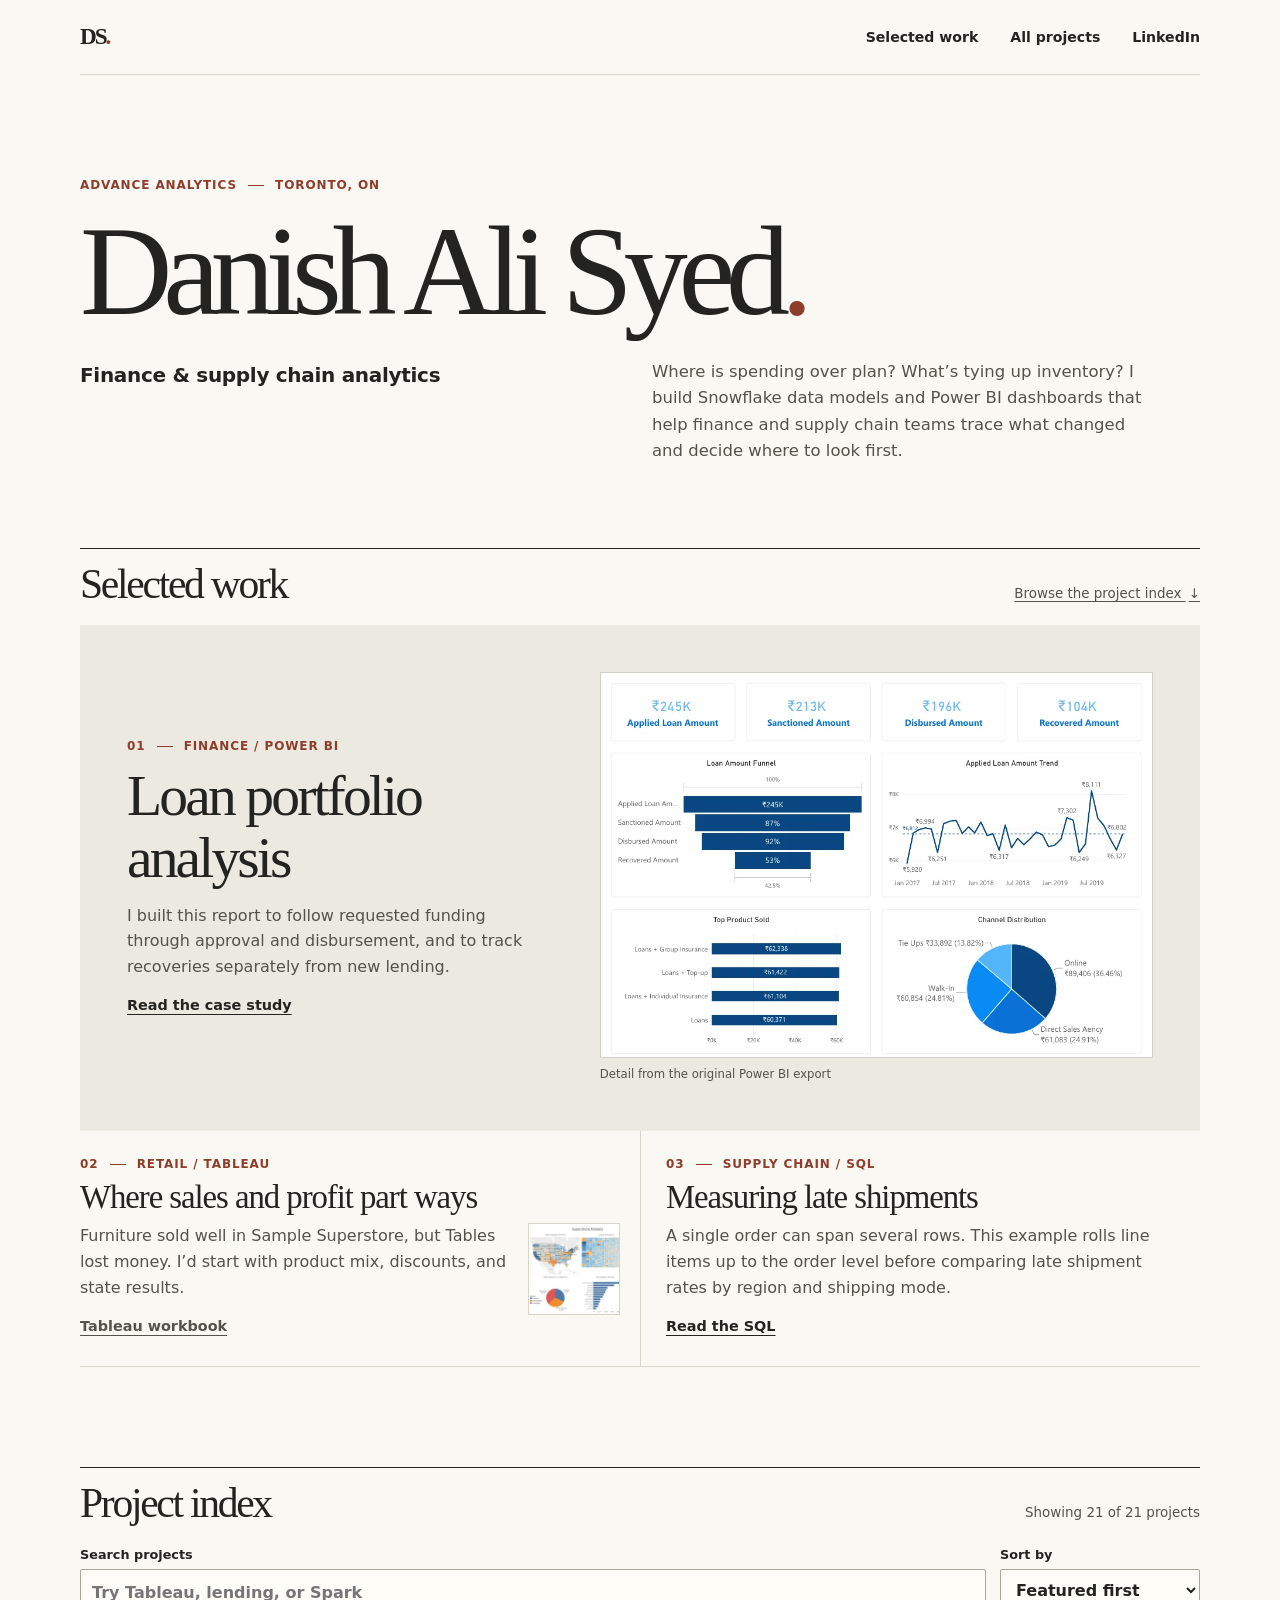
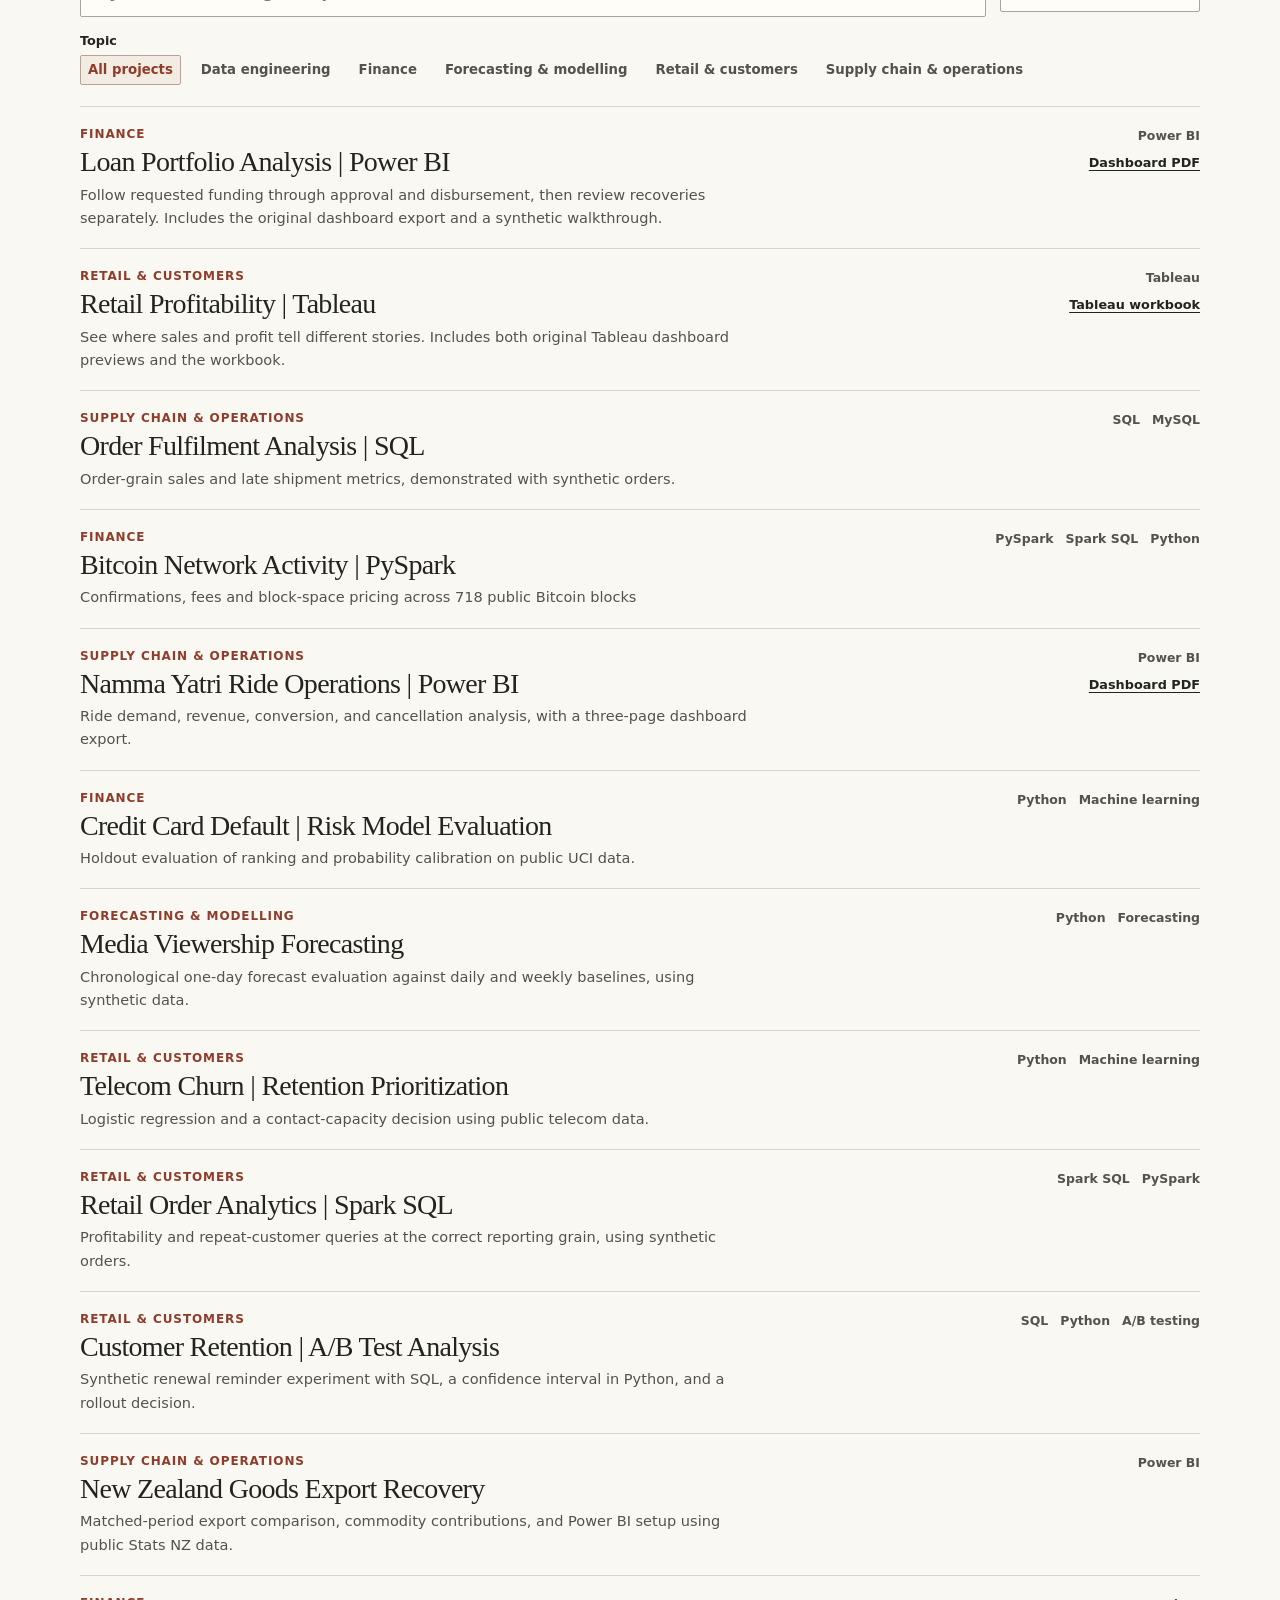
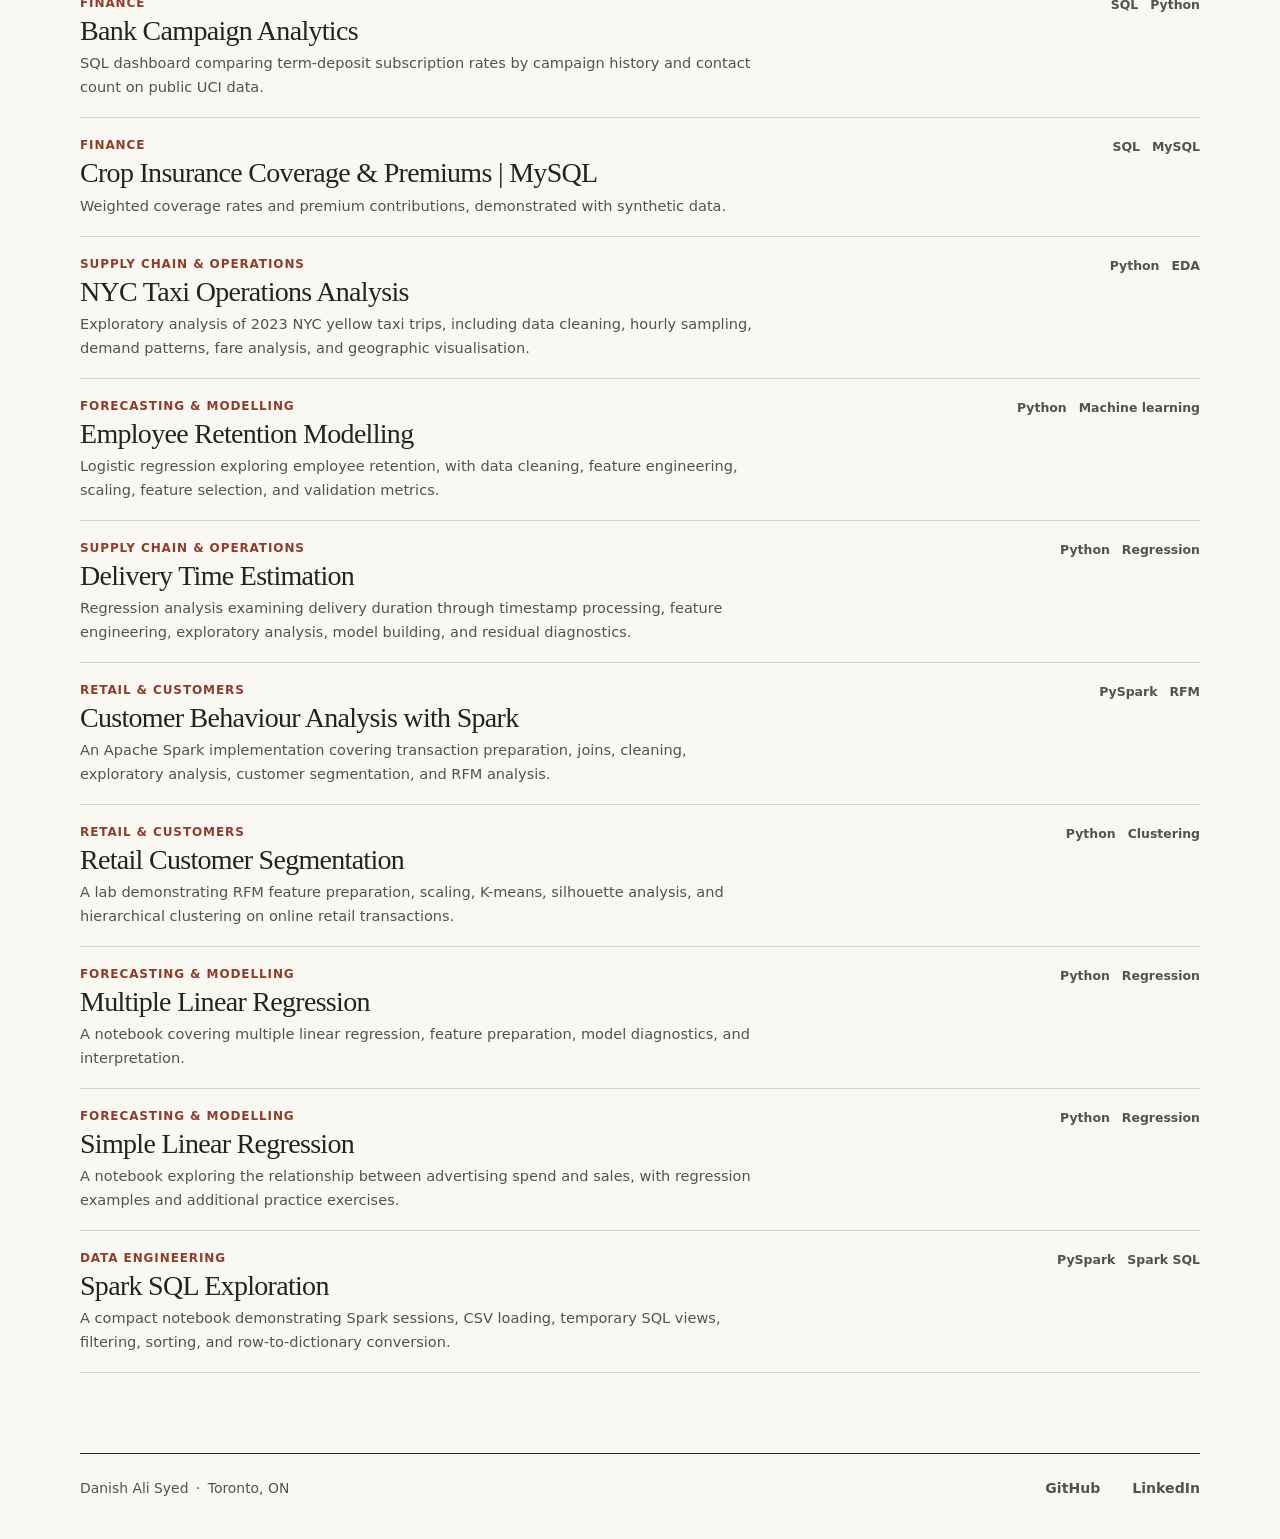
==== commit 276666fc: "Update portfolio headline and introduction" ====
--- a/docs/index.html
+++ b/docs/index.html
@@ -20,11 +20,11 @@
 </header>
 <main class="wrap" id="main">
   <section class="intro" aria-labelledby="name">
-    <p class="kicker">Analytics engineering <span></span> Toronto, ON</p>
+    <p class="kicker">Advance Analytics <span></span> Toronto, ON</p>
     <h1 id="name">Danish Ali Syed<span>.</span></h1>
     <div class="intro-bottom">
       <p class="role">Finance &amp; supply chain analytics</p>
-      <p class="bio">I build the datasets behind finance and operations metrics, then use SQL, Power BI, and Tableau to show where the numbers changed and what to check next.</p>
+      <p class="bio">Where is spending over plan? What’s tying up inventory? I build Snowflake data models and Power BI dashboards that help finance and supply chain teams trace what changed and decide where to look first.</p>
     </div>
   </section>
 
